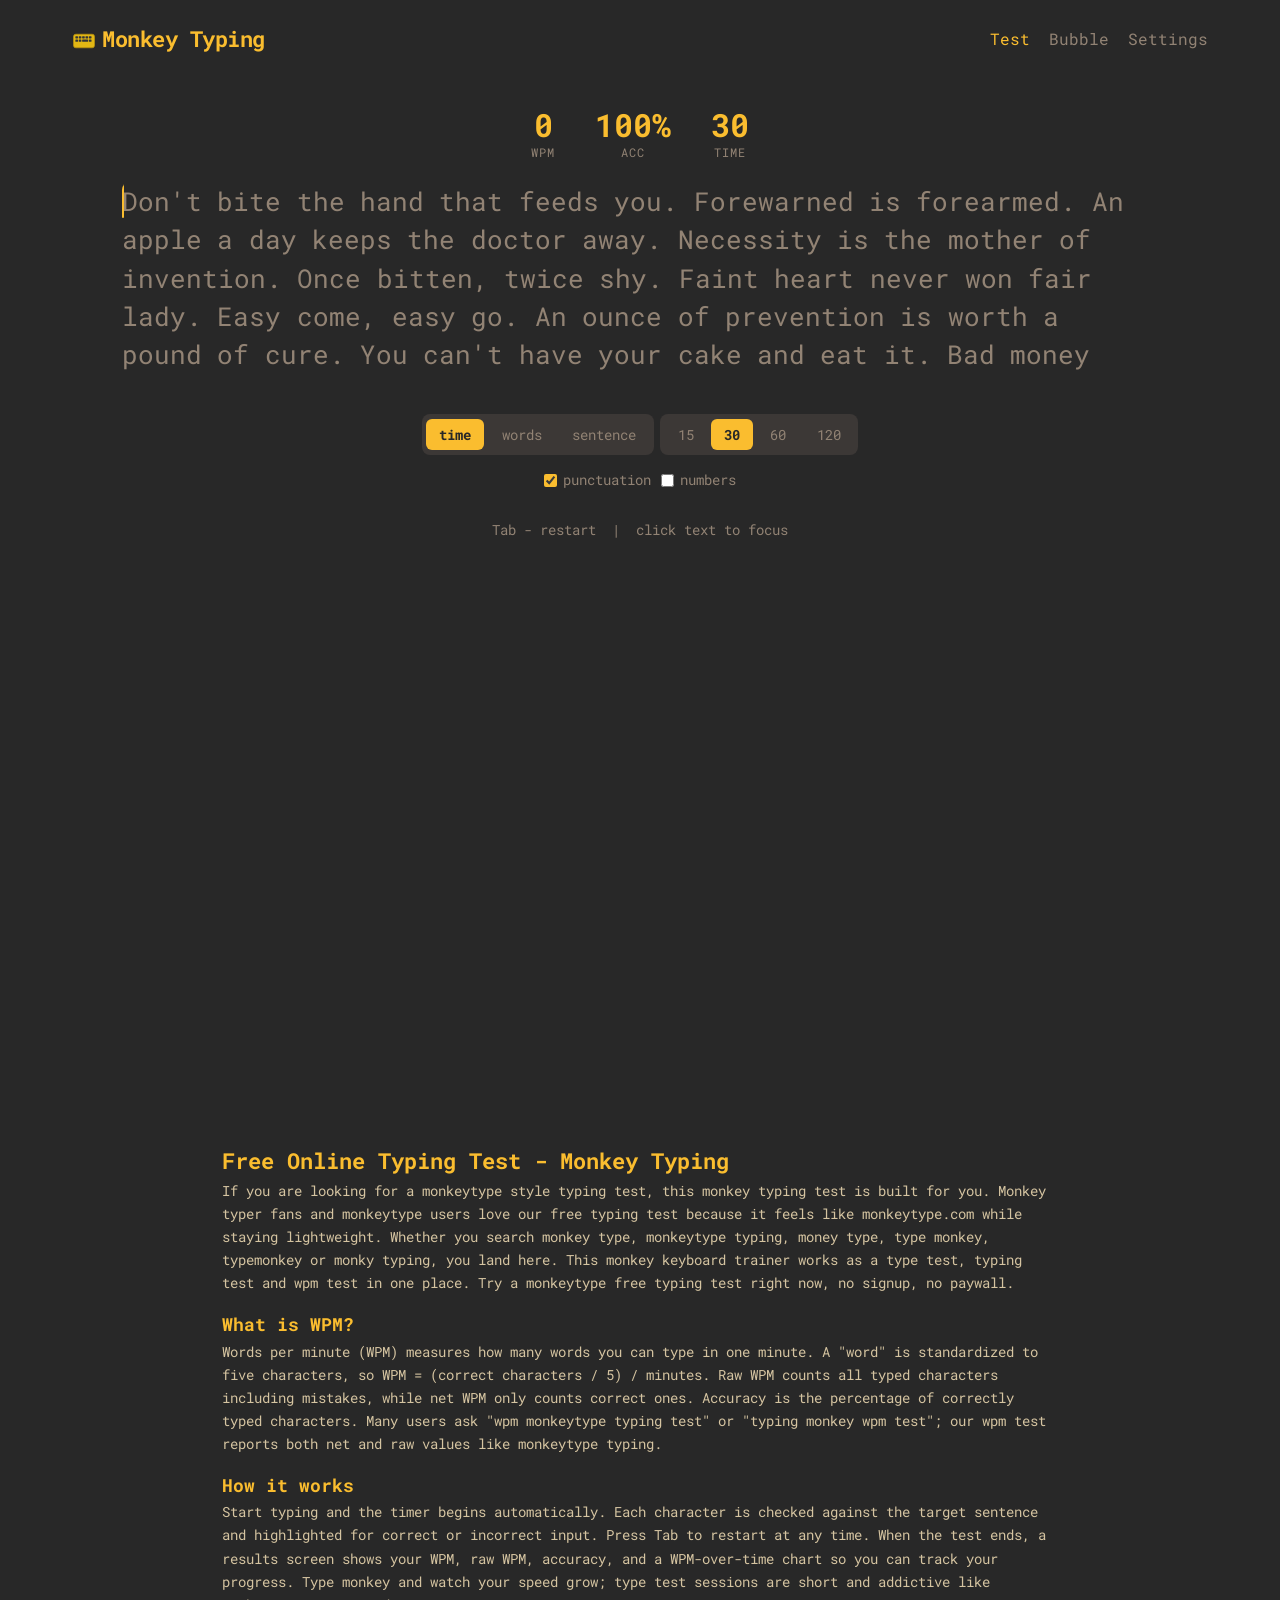
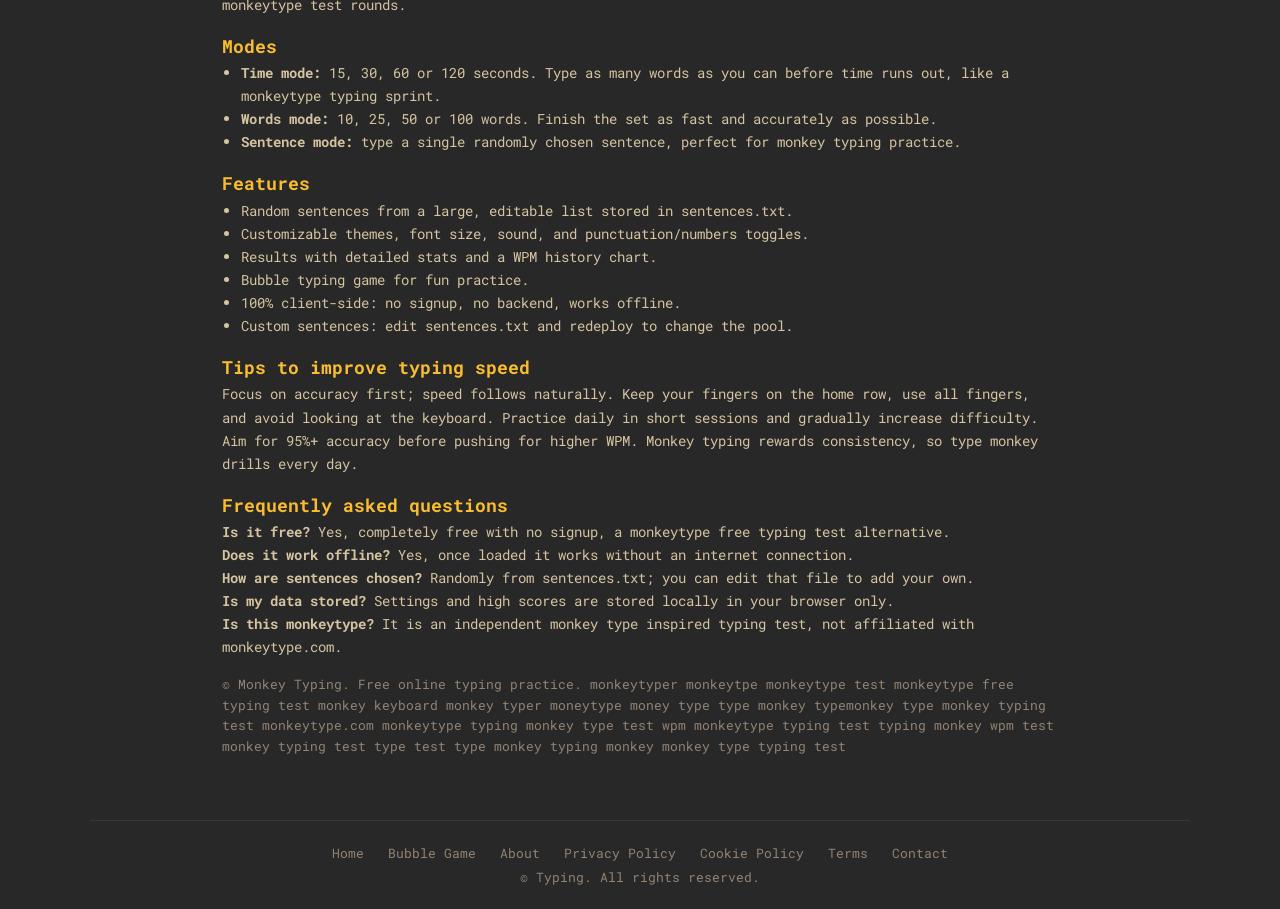
==== index.html @ 93455e0c "Initial commit" ====
<!DOCTYPE html>
<html lang="en" data-theme="gruvbox">
<head>
  <meta charset="UTF-8">
  <meta name="viewport" content="width=device-width, initial-scale=1.0">
  <title>Free Online Typing Test - MonkeyType Style Speed Test | Monkey Typing</title>
  <meta name="description" content="Monkey Typing is a free online typing practice tool. Improve your typing speed and accuracy with WPM tests, random sentences, multiple modes and themes. A monkeytype-style typing test for learning to type faster.">
  <meta name="keywords" content="typing test, online typing test, wpm test, typing speed test, monkeytype, keyboard practice, typing practice, free typing test">
  <meta name="robots" content="index, follow">
  <meta name="application-name" content="Monkey Typing">
  <meta name="theme-color" content="#e2b714">
  <link rel="canonical" href="https://monkeytyping.app/">
  <meta property="og:title" content="Free Online Typing Test - Typing Speed Practice">
  <meta property="og:description" content="Practice typing with random sentences. Track WPM, accuracy and more. Free, no signup.">
  <meta property="og:type" content="website">
  <meta property="og:url" content="https://monkeytyping.app/">
  <meta name="twitter:card" content="summary_large_image">
  <meta name="twitter:title" content="Free Online Typing Test">
  <meta name="twitter:description" content="Practice typing with random sentences. Track WPM, accuracy and more.">
  <link rel="preconnect" href="https://fonts.googleapis.com">
  <link rel="preconnect" href="https://fonts.gstatic.com" crossorigin>
  <link href="https://fonts.googleapis.com/css2?family=Roboto+Mono:wght@400;700&display=swap" rel="stylesheet">
  <link rel="icon" type="image/svg+xml" href="favicon.svg">
  <link rel="stylesheet" href="css/style.css">
  <script type="application/ld+json">
  {
    "@context": "https://schema.org",
    "@type": "WebApplication",
    "name": "Monkey Typing",
    "alternateName": ["MonkeyType", "Monkey Type", "Monkey Typing Test", "Typing Practice Tool"],
    "description": "Free online typing practice tool. Improve typing speed and accuracy with WPM tests, random sentences, multiple modes and themes. A monkeytype-style typing test for learning to type faster.",
    "applicationCategory": "EducationalApplication",
    "applicationSubCategory": "TypingPractice",
    "educationalUse": "Typing practice and learning",
    "audience": { "@type": "Audience", "audienceType": "Students, professionals, and anyone learning to type" },
    "featureList": "WPM test, accuracy tracking, multiple modes, themes, custom sentences, bubble typing game",
    "operatingSystem": "Any",
    "browserRequirements": "Requires JavaScript",
    "offers": { "@type": "Offer", "price": "0", "priceCurrency": "USD" }
  }
  </script>
</head>
<body>
  <header class="topbar">
    <div class="brand"><img src="favicon.svg" alt="Monkey Typing" width="24" height="24" style="vertical-align:middle;margin-right:.4rem">Monkey Typing</div>
        <nav>
      <a href="index.html" class="active">Test</a>
      <a href="bubble.html">Bubble</a>
      <button id="settingsBtn" type="button">Settings</button>
    </nav>
  </header>

  <main class="test-page">
    <div class="live-stats">
      <div class="stat"><span class="stat-val" id="wpm">0</span><span class="stat-label">wpm</span></div>
      <div class="stat"><span class="stat-val" id="acc">100%</span><span class="stat-label">acc</span></div>
      <div class="stat"><span class="stat-val" id="timer">30</span><span class="stat-label" id="timerLabel">time</span></div>
    </div>

    <div class="words-wrapper" id="wordsWrapper">
      <div class="words" id="words"></div>
    </div>

    <div class="test-controls">
      <div class="mode-bar">
        <div class="mode-group" id="modeGroup">
          <button class="mode-btn" data-mode="time">time</button>
          <button class="mode-btn" data-mode="words">words</button>
          <button class="mode-btn" data-mode="sentence">sentence</button>
        </div>
        <div class="mode-group" id="timeOptions">
          <button class="mode-btn" data-time="15">15</button>
          <button class="mode-btn active" data-time="30">30</button>
          <button class="mode-btn" data-time="60">60</button>
          <button class="mode-btn" data-time="120">120</button>
        </div>
        <div class="mode-group" id="wordsOptions" style="display:none">
          <button class="mode-btn" data-words="10">10</button>
          <button class="mode-btn active" data-words="25">25</button>
          <button class="mode-btn" data-words="50">50</button>
          <button class="mode-btn" data-words="100">100</button>
        </div>
      </div>
      <div class="toggle-row">
        <label class="toggle"><input type="checkbox" id="punctToggleTop"> punctuation</label>
        <label class="toggle"><input type="checkbox" id="numbersToggleTop"> numbers</label>
      </div>
    </div>

    <p class="hint">Tab - restart &nbsp;|&nbsp; click text to focus</p>
  </main>

  <!-- Settings modal -->
  <div class="modal-overlay" id="settingsOverlay">
    <div class="modal" id="settingsModal">
      <h2>settings</h2>
      <div class="row">
        <label>theme</label>
        <select id="themeSelect">
          <option value="dark">dark</option>
          <option value="light">light</option>
          <option value="serika">serika</option>
          <option value="nord">nord</option>
          <option value="dracula">dracula</option>
          <option value="gruvbox">gruvbox</option>
        </select>
      </div>
      <div class="row">
        <label>font size</label>
        <input type="range" id="fontSizeRange" min="1" max="2.4" step="0.1" value="1.6">
        <span id="fontSizeVal">1.6</span>
      </div>
      <div class="row">
        <label>sound</label>
        <input type="checkbox" id="soundToggle">
      </div>
      <div class="row">
        <label>punctuation</label>
        <input type="checkbox" id="punctToggle">
      </div>
      <div class="row">
        <label>numbers</label>
        <input type="checkbox" id="numbersToggle">
      </div>
      <div class="row">
        <label>mode</label>
        <select id="modeSelect">
          <option value="time">time</option>
          <option value="words">words</option>
          <option value="sentence">sentence</option>
        </select>
      </div>
      <div class="row" id="timeOptionsModal">
        <label>time</label>
        <select id="timeSelect">
          <option value="15">15</option>
          <option value="30">30</option>
          <option value="60">60</option>
          <option value="120">120</option>
        </select>
      </div>
      <div class="row" id="wordsOptionsModal" style="display:none">
        <label>words</label>
        <select id="wordsSelect">
          <option value="10">10</option>
          <option value="25">25</option>
          <option value="50">50</option>
          <option value="100">100</option>
        </select>
      </div>
      <div class="row">
        <button id="applySettings" type="button">apply</button>
        <button class="secondary" type="button" onclick="window.closeSettingsModal && window.closeSettingsModal()">cancel</button>
      </div>
    </div>
  </div>

  <!-- Results modal -->
  <div class="modal-overlay" id="resultsOverlay">
    <div class="modal" id="resultsModal">
      <h2>results</h2>
      <div class="results-grid">
        <div class="result-item"><div class="val" id="resWpm">0</div><div class="lbl">wpm</div></div>
        <div class="result-item"><div class="val" id="resRaw">0</div><div class="lbl">raw</div></div>
        <div class="result-item"><div class="val" id="resAcc">0%</div><div class="lbl">accuracy</div></div>
        <div class="result-item"><div class="val" id="resCorrect">0</div><div class="lbl">correct</div></div>
        <div class="result-item"><div class="val" id="resIncorrect">0</div><div class="lbl">incorrect</div></div>
        <div class="result-item"><div class="val" id="resExtra">0</div><div class="lbl">extra</div></div>
        <div class="result-item"><div class="val" id="resMissed">0</div><div class="lbl">missed</div></div>
        <div class="result-item"><div class="val" id="resTime">0s</div><div class="lbl">time</div></div>
      </div>
      <canvas id="resultsChart" class="results-chart"></canvas>
      <div class="row">
        <button id="restartBtn" type="button">restart (Tab)</button>
      </div>
    </div>
  </div>

  <section class="seo-content" style="width:100%;max-width:900px;padding:2rem;margin-top:60vh;color:var(--text-alt);font-size:.9rem;line-height:1.6">
    <h1 style="color:var(--main);font-size:1.4rem">Free Online Typing Test - Monkey Typing</h1>
    <p>If you are looking for a monkeytype style typing test, this monkey typing test is built for you. Monkey typer fans and monkeytype users love our free typing test because it feels like monkeytype.com while staying lightweight. Whether you search monkey type, monkeytype typing, money type, type monkey, typemonkey or monky typing, you land here. This monkey keyboard trainer works as a type test, typing test and wpm test in one place. Try a monkeytype free typing test right now, no signup, no paywall.</p>

    <h2 style="color:var(--main);font-size:1.15rem;margin-top:1rem">What is WPM?</h2>
    <p>Words per minute (WPM) measures how many words you can type in one minute. A "word" is standardized to five characters, so WPM = (correct characters / 5) / minutes. Raw WPM counts all typed characters including mistakes, while net WPM only counts correct ones. Accuracy is the percentage of correctly typed characters. Many users ask "wpm monkeytype typing test" or "typing monkey wpm test"; our wpm test reports both net and raw values like monkeytype typing.</p>

    <h2 style="color:var(--main);font-size:1.15rem;margin-top:1rem">How it works</h2>
    <p>Start typing and the timer begins automatically. Each character is checked against the target sentence and highlighted for correct or incorrect input. Press Tab to restart at any time. When the test ends, a results screen shows your WPM, raw WPM, accuracy, and a WPM-over-time chart so you can track your progress. Type monkey and watch your speed grow; type test sessions are short and addictive like monkeytype test rounds.</p>

    <h2 style="color:var(--main);font-size:1.15rem;margin-top:1rem">Modes</h2>
    <ul style="padding-left:1.2rem">
      <li><strong>Time mode:</strong> 15, 30, 60 or 120 seconds. Type as many words as you can before time runs out, like a monkeytype typing sprint.</li>
      <li><strong>Words mode:</strong> 10, 25, 50 or 100 words. Finish the set as fast and accurately as possible.</li>
      <li><strong>Sentence mode:</strong> type a single randomly chosen sentence, perfect for monkey typing practice.</li>
    </ul>

    <h2 style="color:var(--main);font-size:1.15rem;margin-top:1rem">Features</h2>
    <ul style="padding-left:1.2rem">
      <li>Random sentences from a large, editable list stored in sentences.txt.</li>
      <li>Customizable themes, font size, sound, and punctuation/numbers toggles.</li>
      <li>Results with detailed stats and a WPM history chart.</li>
      <li>Bubble typing game for fun practice.</li>
      <li>100% client-side: no signup, no backend, works offline.</li>
      <li>Custom sentences: edit sentences.txt and redeploy to change the pool.</li>
    </ul>

    <h2 style="color:var(--main);font-size:1.15rem;margin-top:1rem">Tips to improve typing speed</h2>
    <p>Focus on accuracy first; speed follows naturally. Keep your fingers on the home row, use all fingers, and avoid looking at the keyboard. Practice daily in short sessions and gradually increase difficulty. Aim for 95%+ accuracy before pushing for higher WPM. Monkey typing rewards consistency, so type monkey drills every day.</p>

    <h2 style="color:var(--main);font-size:1.15rem;margin-top:1rem">Frequently asked questions</h2>
    <p><strong>Is it free?</strong> Yes, completely free with no signup, a monkeytype free typing test alternative.</p>
    <p><strong>Does it work offline?</strong> Yes, once loaded it works without an internet connection.</p>
    <p><strong>How are sentences chosen?</strong> Randomly from sentences.txt; you can edit that file to add your own.</p>
    <p><strong>Is my data stored?</strong> Settings and high scores are stored locally in your browser only.</p>
    <p><strong>Is this monkeytype?</strong> It is an independent monkey type inspired typing test, not affiliated with monkeytype.com.</p>

    <p style="margin-top:1rem;color:var(--sub);font-size:.8rem">&copy; Monkey Typing. Free online typing practice. monkeytyper monkeytpe monkeytype test monkeytype free typing test monkey keyboard monkey typer moneytype money type type monkey typemonkey type monkey typing test monkeytype.com monkeytype typing monkey type test wpm monkeytype typing test typing monkey wpm test monkey typing test type test type monkey typing monkey monkey type typing test</p>
  </section>

  <footer style="width:100%;max-width:1100px;padding:1.5rem 2rem;color:var(--sub);font-size:.8rem;text-align:center;border-top:1px solid var(--sub-alt);margin-top:2rem">
    <a href="index.html" style="color:var(--sub);margin:0 .5rem">Home</a>
    <a href="bubble.html" style="color:var(--sub);margin:0 .5rem">Bubble Game</a>
    <a href="about.html" style="color:var(--sub);margin:0 .5rem">About</a>
    <a href="privacy.html" style="color:var(--sub);margin:0 .5rem">Privacy Policy</a>
    <a href="cookies.html" style="color:var(--sub);margin:0 .5rem">Cookie Policy</a>
    <a href="terms.html" style="color:var(--sub);margin:0 .5rem">Terms</a>
    <a href="contact.html" style="color:var(--sub);margin:0 .5rem">Contact</a>
    <div style="margin-top:.5rem">&copy; Typing. All rights reserved.</div>
  </footer>

  <script src="js/storage.js"></script>
  <script src="js/app.js"></script>
  <script>
    // sync top toggles with state after app init
    (function () {
      function syncTop() {
        const punct = document.getElementById('punctToggleTop');
        const nums = document.getElementById('numbersToggleTop');
        if (!punct || !nums) return;
        // read from settings via storage
        const s = window.TypingStorage.loadSettings();
        punct.checked = s.punctuation !== false;
        nums.checked = !!s.numbers;
        punct.addEventListener('change', function () {
          const st = window.TypingStorage.loadSettings();
          st.punctuation = punct.checked;
          window.TypingStorage.saveSettings(st);
          location.reload();
        });
        nums.addEventListener('change', function () {
          const st = window.TypingStorage.loadSettings();
          st.numbers = nums.checked;
          window.TypingStorage.saveSettings(st);
          location.reload();
        });
      }
      setTimeout(syncTop, 100);

      // mode buttons wiring (delegate to settings apply via reload for simplicity)
      function bindModeButtons() {
        document.querySelectorAll('[data-mode]').forEach(function (btn) {
          btn.addEventListener('click', function () {
            const st = window.TypingStorage.loadSettings();
            st.mode = btn.getAttribute('data-mode');
            window.TypingStorage.saveSettings(st);
            location.reload();
          });
        });
        document.querySelectorAll('[data-time]').forEach(function (btn) {
          btn.addEventListener('click', function () {
            const st = window.TypingStorage.loadSettings();
            st.timeLimit = parseInt(btn.getAttribute('data-time'), 10);
            window.TypingStorage.saveSettings(st);
            location.reload();
          });
        });
        document.querySelectorAll('[data-words]').forEach(function (btn) {
          btn.addEventListener('click', function () {
            const st = window.TypingStorage.loadSettings();
            st.wordCount = parseInt(btn.getAttribute('data-words'), 10);
            window.TypingStorage.saveSettings(st);
            location.reload();
          });
        });
      }
      setTimeout(bindModeButtons, 100);

      // reflect active states
      setTimeout(function () {
        const s = window.TypingStorage.loadSettings();
        document.querySelectorAll('[data-mode]').forEach(function (b) {
          b.classList.toggle('active', b.getAttribute('data-mode') === s.mode);
        });
        document.querySelectorAll('[data-time]').forEach(function (b) {
          b.classList.toggle('active', parseInt(b.getAttribute('data-time'),10) === s.timeLimit);
        });
        document.querySelectorAll('[data-words]').forEach(function (b) {
          b.classList.toggle('active', parseInt(b.getAttribute('data-words'),10) === s.wordCount);
        });
        const timeOpts = document.getElementById('timeOptions');
        const wordsOpts = document.getElementById('wordsOptions');
        if (timeOpts) timeOpts.style.display = s.mode === 'time' ? '' : 'none';
        if (wordsOpts) wordsOpts.style.display = s.mode === 'words' ? '' : 'none';
      }, 120);
    })();
  </script>
</body>
</html>
---- css/style.css ----
:root {
  --bg: #323437;
  --main: #e2b714;
  --sub: #646669;
  --sub-alt: #2c2e31;
  --text: #d1d0c5;
  --text-alt: #b8b7ad;
  --error: #ca4754;
  --error-extra: #7e2a33;
  --correct: #d1d0c5;
  --caret: #e2b714;
  --font: 'Roboto Mono', 'Consolas', 'Courier New', monospace;
  --word-font-size: 1.6rem;
  --radius: 8px;
}

[data-theme="light"] {
  --bg: #f5f5f5;
  --main: #e2b714;
  --sub: #a0a0a0;
  --sub-alt: #eaeaea;
  --text: #3a3a3a;
  --text-alt: #5a5a5a;
  --error: #ca4754;
  --error-extra: #e8a0a8;
  --correct: #3a3a3a;
  --caret: #e2b714;
}

[data-theme="serika"] {
  --bg: #323437;
  --main: #e2b714;
  --sub: #646669;
  --text: #d1d0c5;
  --caret: #e2b714;
}

[data-theme="nord"] {
  --bg: #2e3440;
  --main: #88c0d0;
  --sub: #4c566a;
  --sub-alt: #3b4252;
  --text: #eceff4;
  --text-alt: #d8dee9;
  --error: #bf616a;
  --error-extra: #7b3a40;
  --correct: #eceff4;
  --caret: #88c0d0;
}

[data-theme="dracula"] {
  --bg: #282a36;
  --main: #bd93f9;
  --sub: #6272a4;
  --sub-alt: #343746;
  --text: #f8f8f2;
  --text-alt: #e0e0da;
  --error: #ff5555;
  --error-extra: #8b2a2a;
  --correct: #f8f8f2;
  --caret: #bd93f9;
}

[data-theme="gruvbox"] {
  --bg: #282828;
  --main: #fabd2f;
  --sub: #928374;
  --sub-alt: #3c3836;
  --text: #ebdbb2;
  --text-alt: #d5c4a1;
  --error: #fb4934;
  --error-extra: #9d2a1f;
  --correct: #ebdbb2;
  --caret: #fabd2f;
}

* { box-sizing: border-box; margin: 0; padding: 0; }

html, body {
  background: var(--bg);
  color: var(--text);
  font-family: var(--font);
  min-height: 100vh;
  transition: background .2s, color .2s;
}

body {
  display: flex;
  flex-direction: column;
  align-items: center;
}

a { color: var(--sub); text-decoration: none; transition: color .15s; }
a:hover { color: var(--text); }

.topbar {
  width: 100%;
  max-width: 1200px;
  display: flex;
  align-items: center;
  justify-content: space-between;
  padding: 1.5rem 2rem;
}

.brand {
  font-size: 1.4rem;
  font-weight: 700;
  color: var(--main);
  letter-spacing: -0.5px;
}

.topbar nav {
  display: flex;
  gap: 1.2rem;
  align-items: center;
}

.topbar nav a, .topbar nav button {
  background: none;
  border: none;
  color: var(--sub);
  font-family: var(--font);
  font-size: 1rem;
  cursor: pointer;
  transition: color .15s;
}
.topbar nav a:hover, .topbar nav button:hover,
.topbar nav a.active { color: var(--main); }

main.test-page {
  width: 100%;
  max-width: 1100px;
  padding: 2rem;
  display: flex;
  flex-direction: column;
  gap: 1.5rem;
}

.live-stats {
  display: flex;
  gap: 2.5rem;
  justify-content: center;
  min-height: 3rem;
}

.stat {
  display: flex;
  flex-direction: column;
  align-items: center;
  line-height: 1;
}
.stat-val {
  font-size: 2rem;
  color: var(--main);
  font-weight: 700;
}
.stat-label {
  font-size: 0.75rem;
  color: var(--sub);
  text-transform: uppercase;
  letter-spacing: 1px;
  margin-top: 0.3rem;
}

.words-wrapper {
  height: 12rem;
  overflow: hidden;
  position: relative;
  padding: 0.5rem 0;
  border-radius: var(--radius);
}

.words {
  display: flex;
  flex-wrap: wrap;
  align-content: flex-start;
  font-size: var(--word-font-size);
  line-height: 1.5;
  transition: transform 0.08s linear;
  user-select: none;
  color: var(--sub);
}

.word {
  display: inline-flex;
  margin-right: 0.6em;
  white-space: nowrap;
}

.space { display: inline-block; width: 0; }

.char {
  position: relative;
  color: inherit;
}
.char.correct { color: var(--correct); }
.char.incorrect { color: var(--error); }
.char.extra { color: var(--error-extra); }

.char.current::before {
  content: '';
  position: absolute;
  left: 0;
  top: 0.1em;
  bottom: 0.1em;
  width: 2px;
  background: var(--caret);
  animation: blink 1s step-end infinite;
  border-radius: 1px;
}

@keyframes blink {
  0%, 50% { opacity: 1; }
  50.01%, 100% { opacity: 0; }
}

.test-controls {
  display: flex;
  flex-direction: column;
  gap: 1rem;
  align-items: center;
  margin-top: 1rem;
}

.mode-bar {
  display: flex;
  flex-wrap: wrap;
  gap: 0.4rem;
  justify-content: center;
  align-items: center;
}

.mode-group {
  display: flex;
  gap: 0.3rem;
  padding: 0.3rem;
  background: var(--sub-alt);
  border-radius: var(--radius);
}

.mode-btn {
  background: none;
  border: none;
  color: var(--sub);
  font-family: var(--font);
  font-size: 0.9rem;
  padding: 0.4rem 0.8rem;
  border-radius: 6px;
  cursor: pointer;
  transition: color .15s, background .15s;
}
.mode-btn:hover { color: var(--text); }
.mode-btn.active {
  color: var(--bg);
  background: var(--main);
  font-weight: 700;
}

.toggle-row {
  display: flex;
  gap: 0.6rem;
  flex-wrap: wrap;
  justify-content: center;
}

.toggle {
  display: flex;
  align-items: center;
  gap: 0.4rem;
  color: var(--sub);
  font-size: 0.85rem;
  cursor: pointer;
  user-select: none;
}
.toggle input { accent-color: var(--main); }

.hint {
  color: var(--sub);
  font-size: 0.85rem;
  text-align: center;
  margin-top: 0.5rem;
}

/* Modals */
.modal-overlay {
  position: fixed;
  inset: 0;
  background: rgba(0,0,0,0.6);
  display: none;
  align-items: center;
  justify-content: center;
  z-index: 100;
}
.modal-overlay.open { display: flex; }

.modal {
  background: var(--sub-alt);
  border: 1px solid var(--sub);
  border-radius: 12px;
  padding: 1.5rem;
  width: 90%;
  max-width: 720px;
  max-height: 85vh;
  overflow-y: auto;
  color: var(--text);
  font-family: var(--font);
}

.modal h2 {
  color: var(--main);
  margin-bottom: 1rem;
  font-size: 1.3rem;
}

.modal .row {
  display: flex;
  gap: 0.6rem;
  align-items: center;
  flex-wrap: wrap;
  margin-bottom: 0.8rem;
}

.modal label {
  color: var(--sub);
  font-size: 0.85rem;
}

.modal select, .modal input, .modal textarea {
  background: var(--bg);
  color: var(--text);
  border: 1px solid var(--sub);
  border-radius: 6px;
  padding: 0.5rem 0.7rem;
  font-family: var(--font);
  font-size: 0.9rem;
}

.modal textarea {
  width: 100%;
  min-height: 80px;
  resize: vertical;
}

.modal button {
  background: var(--main);
  color: var(--bg);
  border: none;
  border-radius: 6px;
  padding: 0.5rem 1rem;
  font-family: var(--font);
  font-weight: 700;
  cursor: pointer;
  font-size: 0.9rem;
}
.modal button.secondary {
  background: var(--sub-alt);
  color: var(--text);
  border: 1px solid var(--sub);
}
.modal button.danger {
  background: var(--error);
  color: #fff;
}

.results-grid {
  display: grid;
  grid-template-columns: repeat(3, 1fr);
  gap: 1rem;
  margin-bottom: 1rem;
}
.result-item {
  background: var(--bg);
  border-radius: 8px;
  padding: 0.8rem;
  text-align: center;
}
.result-item .val {
  font-size: 1.8rem;
  color: var(--main);
  font-weight: 700;
}
.result-item .lbl {
  font-size: 0.7rem;
  color: var(--sub);
  text-transform: uppercase;
  letter-spacing: 1px;
}
.results-chart {
  width: 100%;
  height: 180px;
  background: var(--bg);
  border-radius: 8px;
  margin-bottom: 1rem;
}

/* Sentences page */
.page {
  width: 100%;
  max-width: 900px;
  padding: 2rem;
  display: flex;
  flex-direction: column;
  gap: 1.5rem;
}
.page h1 {
  color: var(--main);
  font-size: 1.6rem;
}
.card {
  background: var(--sub-alt);
  border: 1px solid var(--sub);
  border-radius: 10px;
  padding: 1.2rem;
}
.card h3 {
  color: var(--main);
  margin-bottom: 0.8rem;
  font-size: 1.1rem;
}
.sentence-list {
  list-style: none;
  display: flex;
  flex-direction: column;
  gap: 0.5rem;
  max-height: 50vh;
  overflow-y: auto;
}
.sentence-item {
  display: flex;
  gap: 0.6rem;
  align-items: flex-start;
  background: var(--bg);
  padding: 0.6rem 0.8rem;
  border-radius: 6px;
  font-size: 0.9rem;
}
.sentence-item .text { flex: 1; color: var(--text); word-break: break-word; }
.sentence-item button {
  background: none;
  border: none;
  color: var(--sub);
  cursor: pointer;
  font-size: 1rem;
  padding: 0 0.3rem;
}
.sentence-item button:hover { color: var(--error); }

.stats-line {
  color: var(--sub);
  font-size: 0.85rem;
  margin-top: 0.5rem;
}

@media (max-width: 640px) {
  .topbar { padding: 1rem; }
  main.test-page { padding: 1rem; }
  .live-stats { gap: 1.2rem; }
  .stat-val { font-size: 1.5rem; }
  .words { font-size: 1.2rem; }
  .results-grid { grid-template-columns: repeat(2, 1fr); }
}
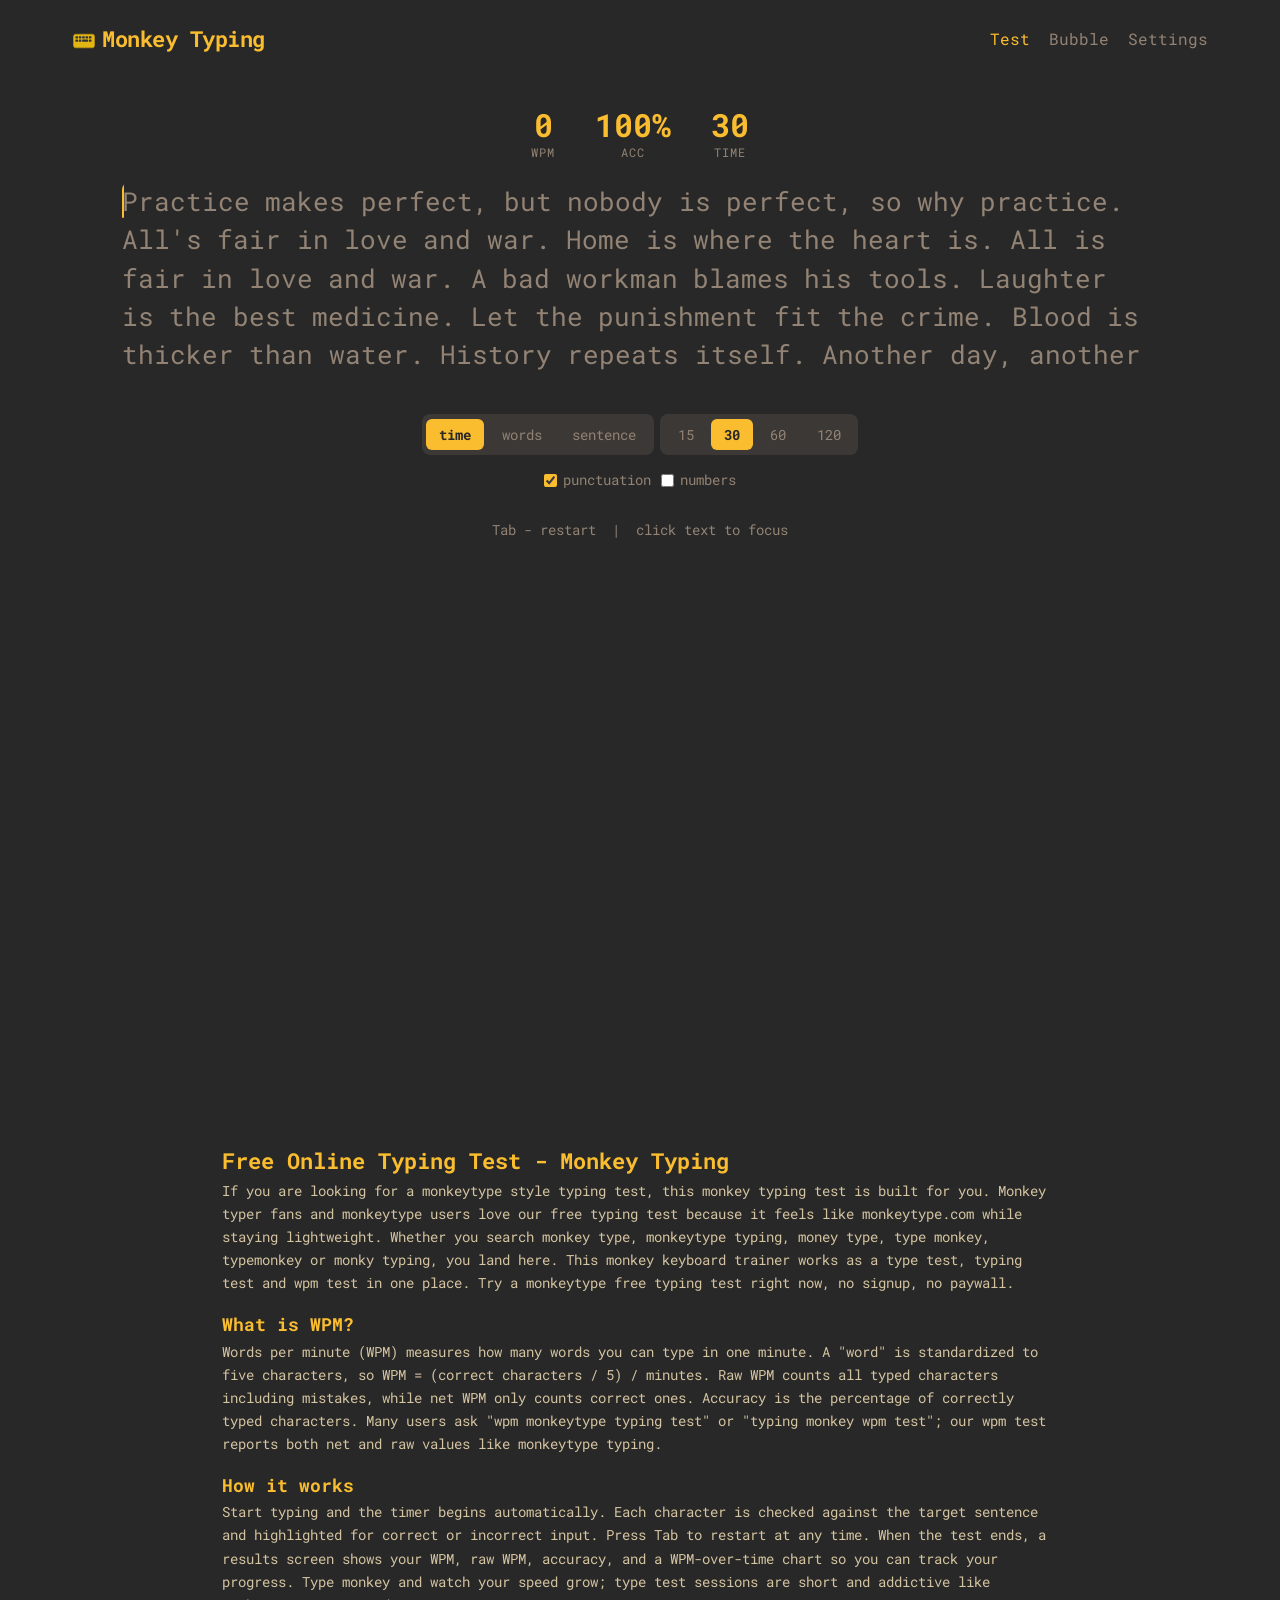
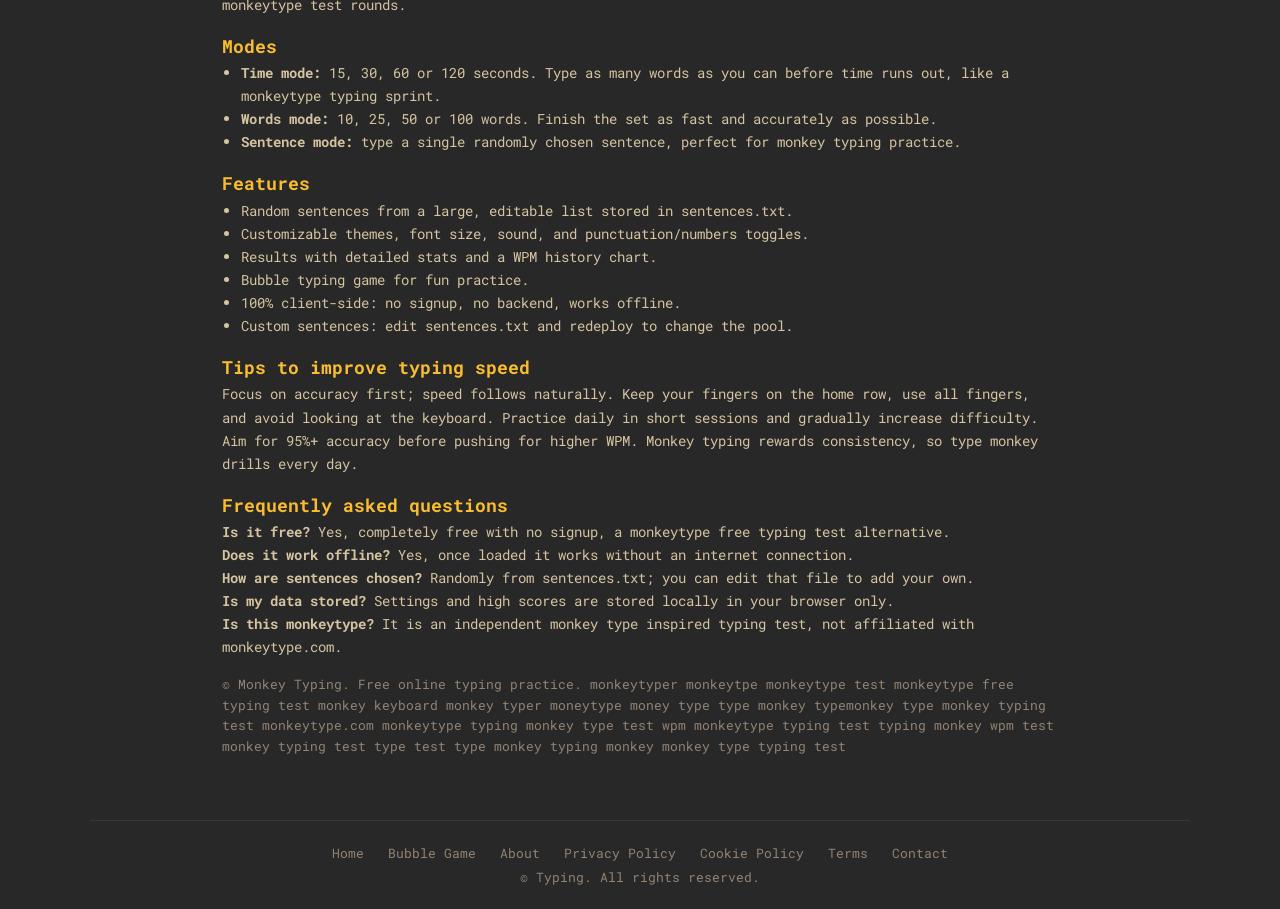
==== commit cd487e4a: "Add Google Analytics and final SEO/content updates" ====
--- a/index.html
+++ b/index.html
@@ -39,6 +39,15 @@
     "offers": { "@type": "Offer", "price": "0", "priceCurrency": "USD" }
   }
   </script>
+<!-- Google tag (gtag.js) -->
+<script async src="https://www.googletagmanager.com/gtag/js?id=G-JD2007P3XH"></script>
+<script>
+  window.dataLayer = window.dataLayer || [];
+  function gtag(){dataLayer.push(arguments);}
+  gtag('js', new Date());
+
+  gtag('config', 'G-JD2007P3XH');
+</script>
 </head>
 <body>
   <header class="topbar">
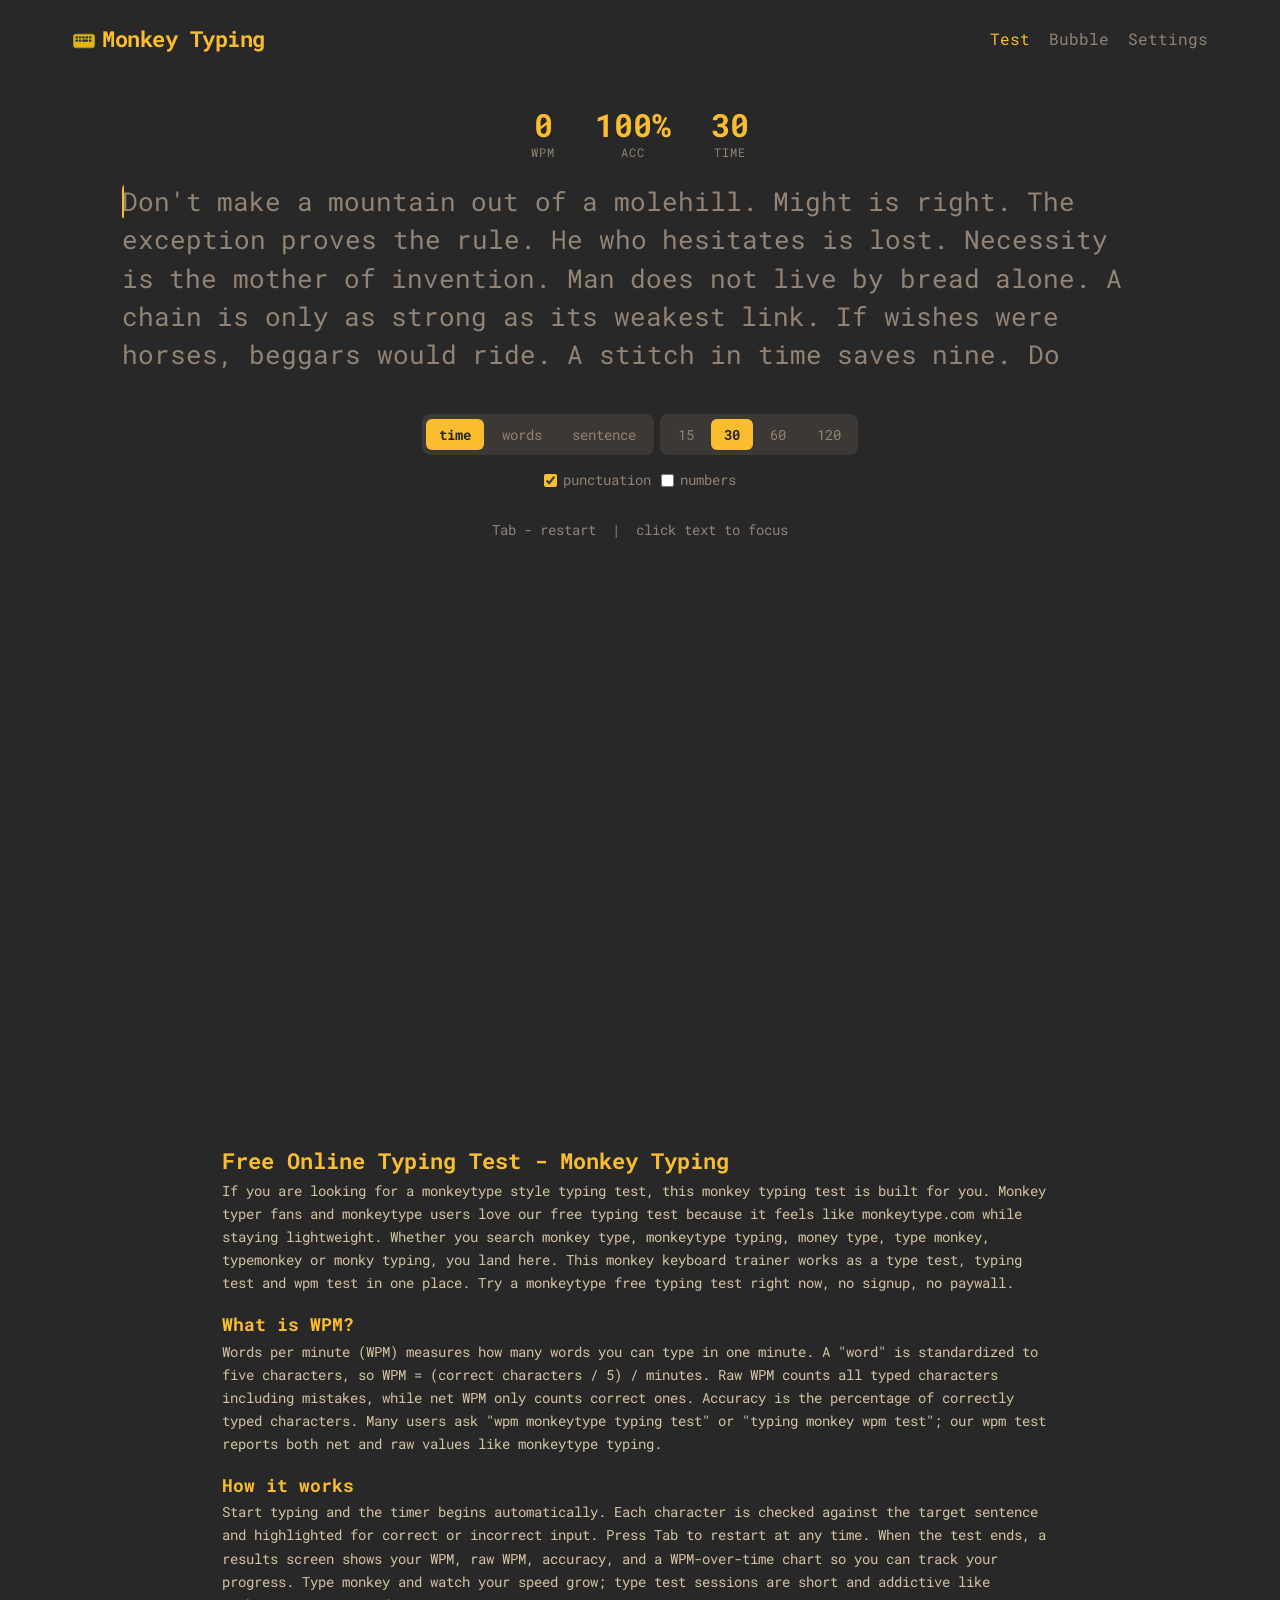
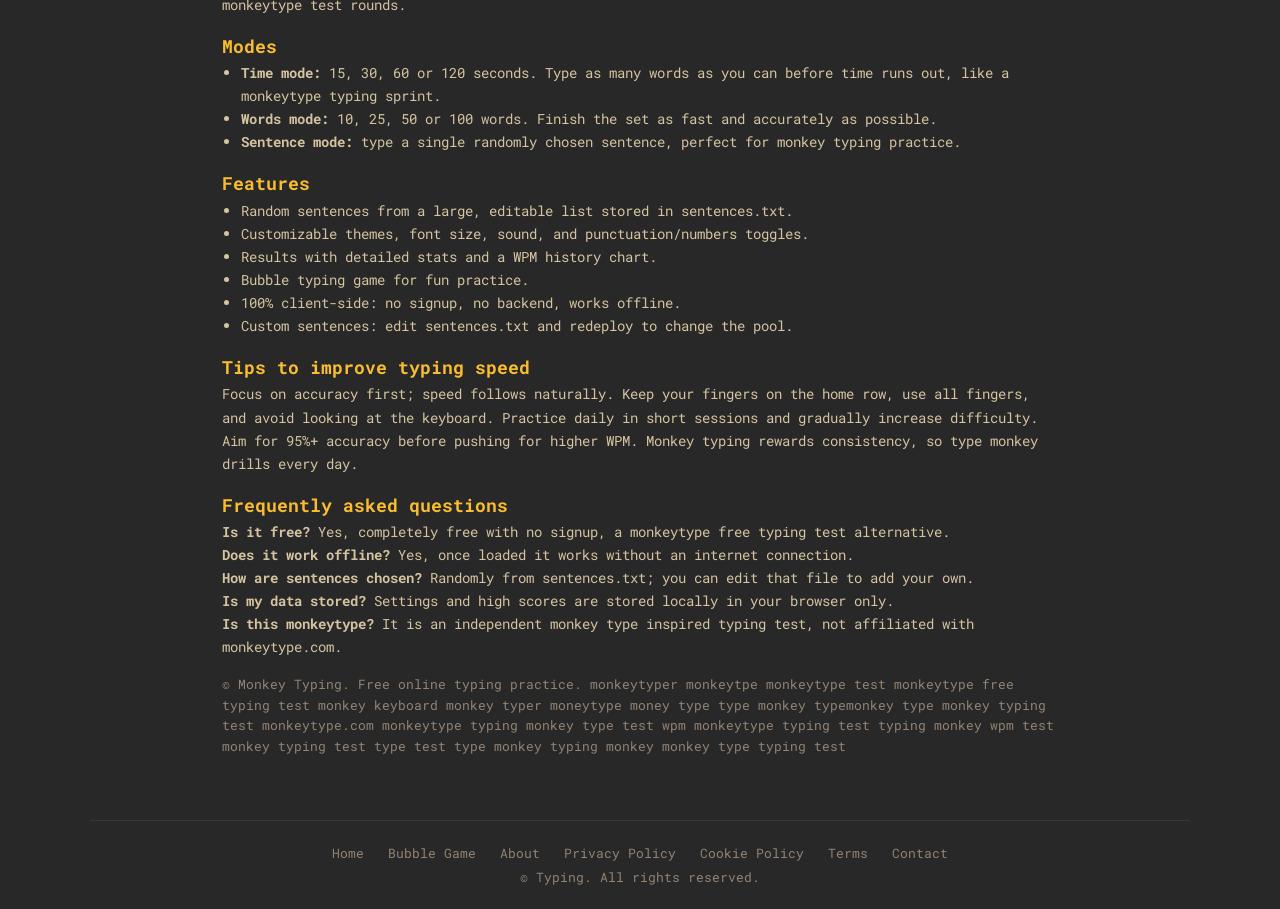
==== commit 9c66760a: "Move Google Analytics to top of head" ====
--- a/index.html
+++ b/index.html
@@ -2,6 +2,15 @@
 <html lang="en" data-theme="gruvbox">
 <head>
   <meta charset="UTF-8">
+<!-- Google tag (gtag.js) -->
+<script async src="https://www.googletagmanager.com/gtag/js?id=G-JD2007P3XH"></script>
+<script>
+  window.dataLayer = window.dataLayer || [];
+  function gtag(){dataLayer.push(arguments);}
+  gtag('js', new Date());
+
+  gtag('config', 'G-JD2007P3XH');
+</script>
   <meta name="viewport" content="width=device-width, initial-scale=1.0">
   <title>Free Online Typing Test - MonkeyType Style Speed Test | Monkey Typing</title>
   <meta name="description" content="Monkey Typing is a free online typing practice tool. Improve your typing speed and accuracy with WPM tests, random sentences, multiple modes and themes. A monkeytype-style typing test for learning to type faster.">
@@ -39,15 +48,6 @@
     "offers": { "@type": "Offer", "price": "0", "priceCurrency": "USD" }
   }
   </script>
-<!-- Google tag (gtag.js) -->
-<script async src="https://www.googletagmanager.com/gtag/js?id=G-JD2007P3XH"></script>
-<script>
-  window.dataLayer = window.dataLayer || [];
-  function gtag(){dataLayer.push(arguments);}
-  gtag('js', new Date());
-
-  gtag('config', 'G-JD2007P3XH');
-</script>
 </head>
 <body>
   <header class="topbar">
